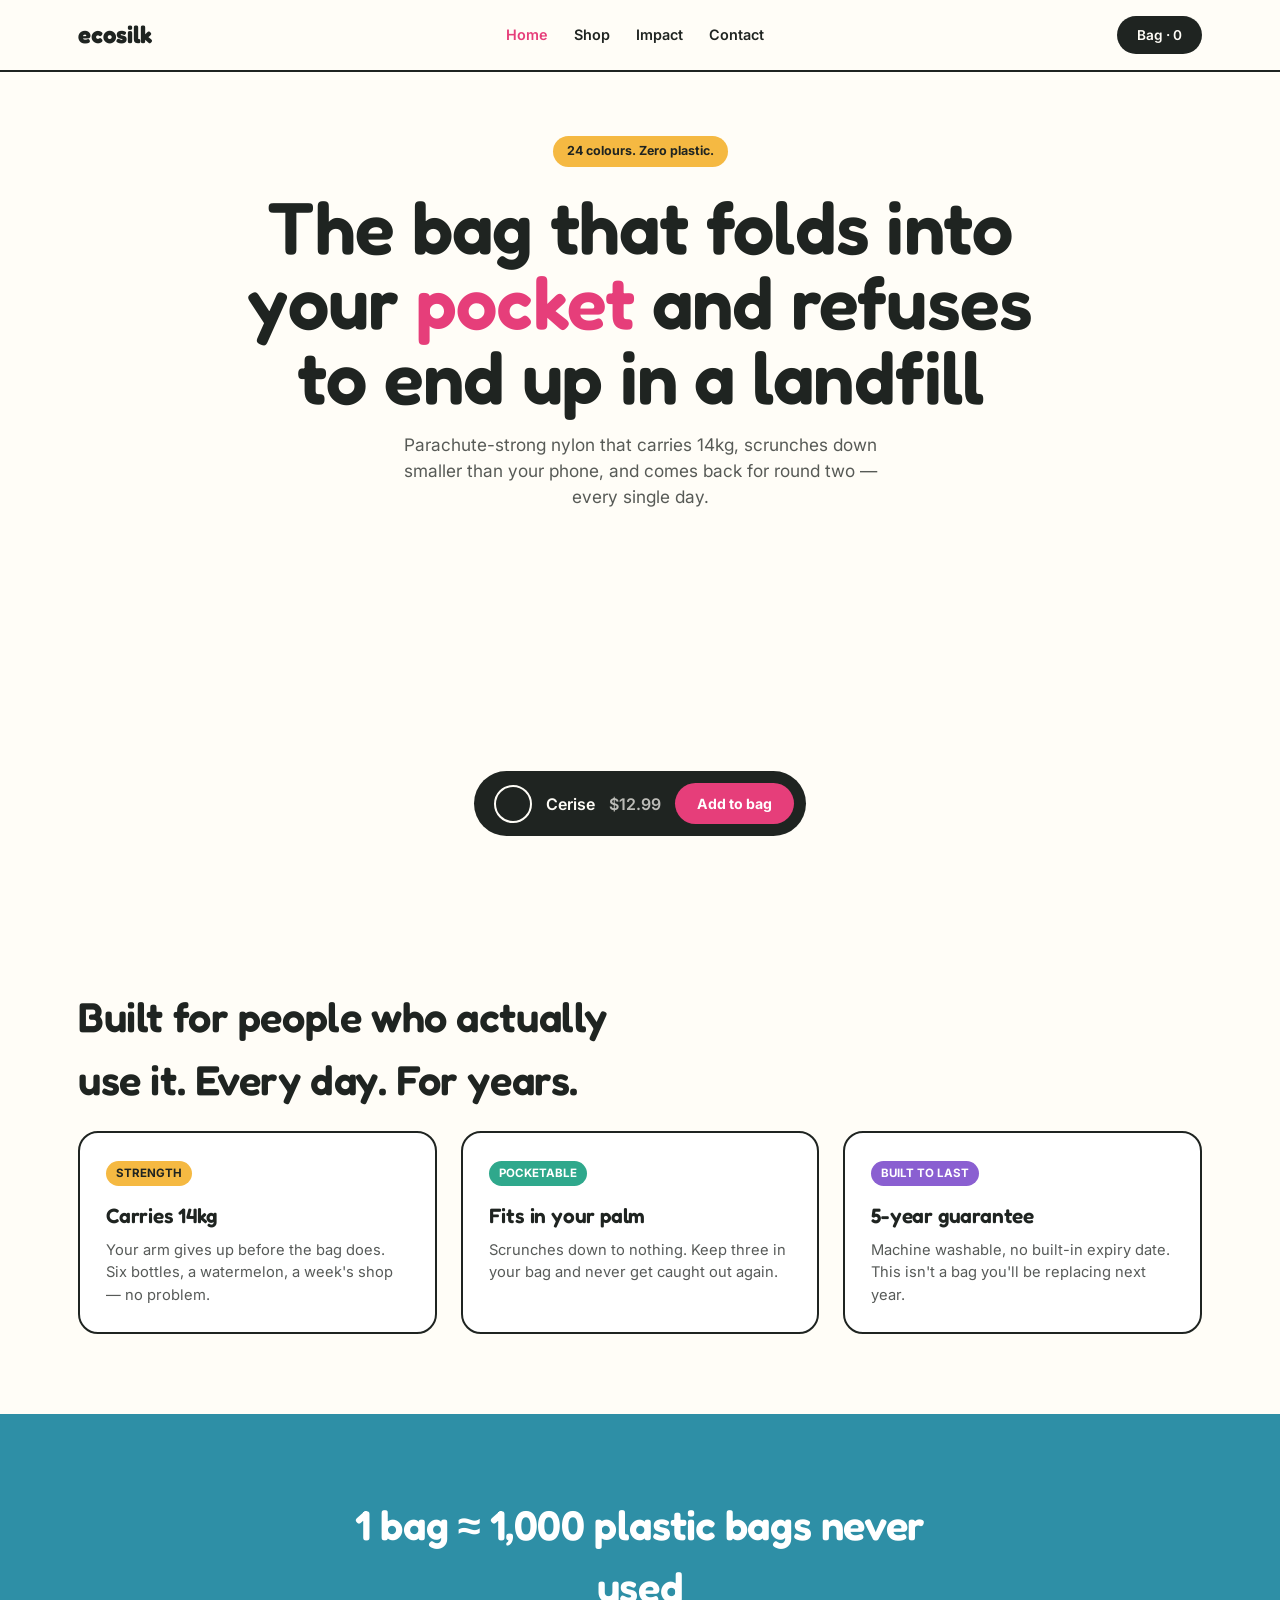
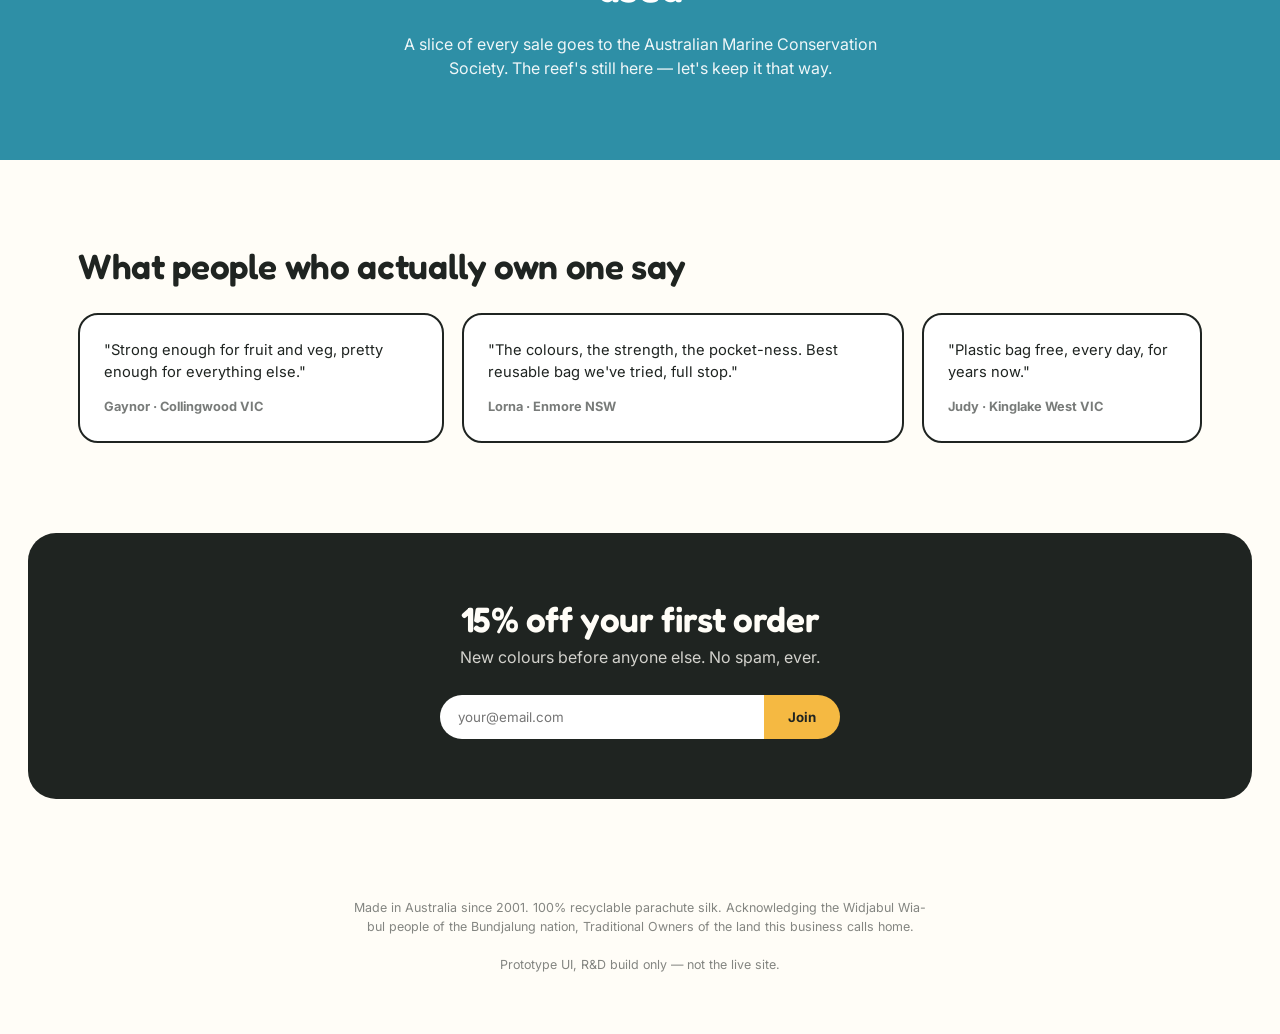
==== index.html @ 85c058ad "Initial Ecosilk website prototype: home, shop, product, cart, about, contact" ====
<!DOCTYPE html>
<html lang="en">
<head>
<meta charset="UTF-8">
<meta name="viewport" content="width=device-width, initial-scale=1.0">
<title>Ecosilk — The bag that refuses to end up in a landfill</title>
<link rel="preconnect" href="https://fonts.googleapis.com">
<link href="https://fonts.googleapis.com/css2?family=Fredoka:wght@400;500;600;700&family=Inter:wght@400;500;600;700&display=swap" rel="stylesheet">
<link rel="stylesheet" href="assets/style.css">
</head>
<body>

<nav>
  <div class="navrow">
    <div class="logo">ecosilk</div>
    <div class="navlinks">
      <a href="index.html" class="active">Home</a>
      <a href="shop.html">Shop</a>
      <a href="about.html">Impact</a>
      <a href="contact.html">Contact</a>
    </div>
    <a href="cart.html" class="cart-pill" data-cart-count>Bag · 0</a>
  </div>
</nav>

<header class="hero">
  <div class="eyebrow">24 colours. Zero plastic.</div>
  <h1>The bag that folds into your <span class="pop">pocket</span> and refuses to end up in a landfill</h1>
  <p>Parachute-strong nylon that carries 14kg, scrunches down smaller than your phone, and comes back for round two — every single day.</p>
  <div class="swatch-wall" id="swatchWall"></div>
</header>

<div class="picked">
  <div class="picked-inner">
    <div class="picked-swatch" id="pickedSwatch"></div>
    <span id="pickedName">Sea Green</span>
    <span id="pickedPrice" style="opacity:0.7;">$12.99</span>
    <a href="#" class="shop-cta" id="heroAddBtn">Add to bag</a>
  </div>
</div>

<section>
  <div class="wrap">
    <h2 style="font-size:clamp(1.8rem,3.6vw,2.6rem);max-width:600px;">Built for people who actually use it. Every day. For years.</h2>
    <div class="grid3">
      <div class="card">
        <div class="tag" style="background:var(--gold);">Strength</div>
        <h3>Carries 14kg</h3>
        <p>Your arm gives up before the bag does. Six bottles, a watermelon, a week's shop — no problem.</p>
      </div>
      <div class="card">
        <div class="tag" style="background:var(--seagreen);color:#fff;">Pocketable</div>
        <h3>Fits in your palm</h3>
        <p>Scrunches down to nothing. Keep three in your bag and never get caught out again.</p>
      </div>
      <div class="card">
        <div class="tag" style="background:var(--purple);color:#fff;">Built to last</div>
        <h3>5-year guarantee</h3>
        <p>Machine washable, no built-in expiry date. This isn't a bag you'll be replacing next year.</p>
      </div>
    </div>
  </div>
</section>

<section class="band band-teal">
  <h2>1 bag ≈ 1,000 plastic bags never used</h2>
  <p>A slice of every sale goes to the Australian Marine Conservation Society. The reef's still here — let's keep it that way.</p>
</section>

<section>
  <div class="wrap">
    <h2 style="font-size:clamp(1.6rem,3.2vw,2.2rem);margin-bottom:20px;">What people who actually own one say</h2>
    <div class="testi-strip">
      <div class="testi-card">"Strong enough for fruit and veg, pretty enough for everything else."<div class="who">Gaynor · Collingwood VIC</div></div>
      <div class="testi-card">"The colours, the strength, the pocket-ness. Best reusable bag we've tried, full stop."<div class="who">Lorna · Enmore NSW</div></div>
      <div class="testi-card">"Plastic bag free, every day, for years now."<div class="who">Judy · Kinglake West VIC</div></div>
    </div>
  </div>
</section>

<div class="newsletter">
  <h2 style="font-size:clamp(1.6rem,3vw,2.2rem);">15% off your first order</h2>
  <p style="opacity:0.8;">New colours before anyone else. No spam, ever.</p>
  <form onsubmit="return false;">
    <input type="email" placeholder="your@email.com">
    <button>Join</button>
  </form>
</div>

<footer>
  Made in Australia since 2001. 100% recyclable parachute silk. Acknowledging the Widjabul Wia-bul people of the Bundjalung nation, Traditional Owners of the land this business calls home.<br><br>
  Prototype UI, R&amp;D build only — not the live site.
</footer>

<script src="assets/catalog-data.js"></script>
<script src="assets/app.js"></script>
<script>
  const bagColours = CATALOG.filter(p => p.category === 'Ecosilk Environmentally Friendly Shopping Bag');
  const wall = document.getElementById('swatchWall');
  let current = bagColours[0];

  bagColours.forEach(p => {
    const el = document.createElement('div');
    el.className = 'swatch';
    el.style.backgroundImage = `url('${p.image}')`;
    el.title = p.color;
    el.addEventListener('mouseenter', () => pick(p));
    el.addEventListener('click', () => pick(p));
    wall.appendChild(el);
  });

  function pick(p) {
    current = p;
    document.getElementById('pickedSwatch').style.backgroundImage = `url('${p.image}')`;
    document.getElementById('pickedName').textContent = p.color;
    document.getElementById('pickedPrice').textContent = '$' + p.price.toFixed(2);
  }
  pick(bagColours[0]);

  document.getElementById('heroAddBtn').addEventListener('click', (e) => {
    e.preventDefault();
    addToCart(current.sku, 1);
    e.target.textContent = 'Added ✓';
    setTimeout(() => e.target.textContent = 'Add to bag', 900);
  });
</script>
</body>
</html>
---- assets/style.css ----
/* ECOSILK — shared brand stylesheet (v2 direction: playful, product-led, no founder emphasis) */
:root{
  --cream:#FFFDF7; --ink:#1F2421;
  --cerise:#E63E7A; --seagreen:#2FA88C; --gold:#F5B942; --teal:#2E8FA6; --purple:#8A5FD1;
  --line:#1F2421;
}
*,*::before,*::after{margin:0;padding:0;box-sizing:border-box;}
html{scroll-behavior:smooth;}
body{background:var(--cream);color:var(--ink);font-family:'Inter',sans-serif;line-height:1.5;}
h1,h2,h3{font-family:'Fredoka',sans-serif;font-weight:600;letter-spacing:-0.01em;}
.wrap{max-width:1180px;margin:0 auto;padding:0 28px;}
a{color:inherit;text-decoration:none;}
.pop{color:var(--cerise);}
img{max-width:100%;display:block;}
button{font-family:'Inter',sans-serif;cursor:pointer;}

/* NAV */
nav{position:sticky;top:0;z-index:50;background:rgba(255,253,247,0.92);backdrop-filter:blur(8px);border-bottom:2px solid var(--ink);}
.navrow{display:flex;align-items:center;justify-content:space-between;padding:16px 28px;max-width:1180px;margin:0 auto;flex-wrap:wrap;gap:10px;}
.logo{font-family:'Fredoka',sans-serif;font-weight:700;font-size:1.5rem;}
.navlinks{display:flex;gap:26px;font-size:0.9rem;font-weight:600;}
.navlinks a.active{color:var(--cerise);}
.cart-pill{background:var(--ink);color:var(--cream);padding:9px 20px;border-radius:100px;font-size:0.85rem;font-weight:600;border:none;}

/* PAGE HEADER (non-home pages) */
.page-head{padding:50px 28px 30px;text-align:center;}
.page-head h1{font-size:clamp(2rem,5vw,3rem);}
.page-head p{opacity:0.7;max-width:480px;margin:10px auto 0;}

/* HERO (home) */
.hero{padding:64px 28px 0;text-align:center;}
.eyebrow{display:inline-block;background:var(--gold);color:var(--ink);font-weight:700;font-size:0.78rem;padding:6px 14px;border-radius:100px;margin-bottom:22px;}
.hero h1{font-size:clamp(2.6rem,6vw,4.6rem);line-height:1.02;max-width:820px;margin:0 auto 18px;}
.hero p{max-width:480px;margin:0 auto 36px;font-size:1.08rem;opacity:0.75;}

/* SWATCH WALL */
.swatch-wall{display:grid;grid-template-columns:repeat(12,1fr);gap:6px;margin-top:10px;}
.swatch{aspect-ratio:1;background-size:cover;background-position:center;border-radius:16px;cursor:pointer;transition:transform .2s cubic-bezier(.34,1.56,.64,1);}
.swatch:hover{transform:scale(1.12) rotate(-2deg);z-index:5;}
@media (max-width:820px){.swatch-wall{grid-template-columns:repeat(6,1fr);}}
@media (max-width:480px){.swatch-wall{grid-template-columns:repeat(4,1fr);}}

.picked{padding:26px 28px 70px;text-align:center;}
.picked-inner{display:inline-flex;align-items:center;gap:14px;background:var(--ink);color:var(--cream);padding:12px 12px 12px 20px;border-radius:100px;font-weight:600;flex-wrap:wrap;justify-content:center;}
.picked-swatch{width:38px;height:38px;border-radius:50%;background-size:cover;border:2px solid var(--cream);}

section{padding:80px 28px;}
.band{color:#fff;text-align:center;}
.band h2{font-size:clamp(1.8rem,4vw,2.6rem);max-width:620px;margin:0 auto 14px;}
.band p{max-width:480px;margin:0 auto;opacity:0.92;font-size:1rem;}
.band-teal{background:var(--teal);}
.band-cerise{background:var(--cerise);}
.band-purple{background:var(--purple);}

.grid3{display:grid;grid-template-columns:repeat(3,1fr);gap:24px;margin-top:20px;}
.card{background:#fff;border:2px solid var(--ink);border-radius:20px;padding:26px;}
.card .tag{display:inline-block;font-size:0.72rem;font-weight:700;text-transform:uppercase;padding:4px 10px;border-radius:100px;margin-bottom:14px;}
.card h3{font-size:1.3rem;margin-bottom:8px;}
.card p{font-size:0.92rem;opacity:0.75;}
@media (max-width:760px){.grid3{grid-template-columns:1fr;}}

.testi-strip{display:flex;gap:18px;overflow-x:auto;padding-bottom:10px;}
.testi-card{min-width:280px;background:#fff;border:2px solid var(--ink);border-radius:20px;padding:24px;font-size:0.92rem;}
.testi-card .who{margin-top:14px;font-weight:700;font-size:0.8rem;opacity:0.6;}

.shop-cta,.btn{background:var(--cerise);color:#fff;padding:10px 22px;border-radius:100px;font-weight:700;font-size:0.88rem;border:none;display:inline-block;}
.btn-outline{background:transparent;border:2px solid var(--ink);color:var(--ink);}
.btn-full{width:100%;text-align:center;padding:14px;font-size:1rem;}

.newsletter{background:var(--ink);color:var(--cream);text-align:center;border-radius:28px;margin:0 28px 60px;padding:60px 28px;}
.newsletter form{display:flex;justify-content:center;max-width:400px;margin:26px auto 0;}
.newsletter input{flex:1;padding:14px 18px;border:none;border-radius:100px 0 0 100px;font-family:'Inter',sans-serif;}
.newsletter button{padding:14px 24px;background:var(--gold);color:var(--ink);border:none;border-radius:0 100px 100px 0;font-weight:700;}

footer{padding:40px 28px 60px;text-align:center;font-size:0.78rem;opacity:0.55;max-width:640px;margin:0 auto;}

/* SHOP GRID */
.filter-row{display:flex;gap:10px;flex-wrap:wrap;justify-content:center;padding:0 28px 40px;}
.filter-chip{border:2px solid var(--ink);border-radius:100px;padding:8px 18px;font-size:0.85rem;font-weight:600;background:#fff;cursor:pointer;}
.filter-chip.active{background:var(--ink);color:var(--cream);}
.product-grid{display:grid;grid-template-columns:repeat(4,1fr);gap:20px;}
@media (max-width:960px){.product-grid{grid-template-columns:repeat(3,1fr);}}
@media (max-width:680px){.product-grid{grid-template-columns:repeat(2,1fr);}}
.product-card{background:#fff;border:2px solid var(--ink);border-radius:18px;overflow:hidden;transition:transform .15s;}
.product-card:hover{transform:translateY(-4px);}
.product-card .thumb{aspect-ratio:1;background-size:cover;background-position:center;}
.product-card .info{padding:14px;}
.product-card h3{font-size:0.95rem;margin-bottom:4px;}
.product-card .price{font-weight:700;color:var(--cerise);}
.out-of-stock{opacity:0.5;}
.badge-oos{position:absolute;background:var(--ink);color:#fff;font-size:0.7rem;padding:3px 10px;border-radius:100px;margin:8px;font-weight:700;}

/* PRODUCT DETAIL */
.product-detail{display:grid;grid-template-columns:1fr 1fr;gap:50px;align-items:start;}
@media (max-width:820px){.product-detail{grid-template-columns:1fr;}}
.pd-image{aspect-ratio:1;background-size:cover;background-position:center;border-radius:24px;border:2px solid var(--ink);}
.pd-price{font-size:1.6rem;font-weight:700;color:var(--cerise);margin:10px 0 20px;}
.color-options{display:flex;gap:10px;flex-wrap:wrap;margin:16px 0 24px;}
.color-swatch-btn{width:42px;height:42px;border-radius:50%;background-size:cover;border:3px solid transparent;cursor:pointer;}
.color-swatch-btn.selected{border-color:var(--cerise);}
.qty-row{display:flex;align-items:center;gap:14px;margin-bottom:20px;}
.qty-btn{width:36px;height:36px;border:2px solid var(--ink);border-radius:50%;background:#fff;font-weight:700;font-size:1.1rem;}

/* CART PAGE */
.cart-line{display:flex;gap:16px;align-items:center;border-bottom:1px solid rgba(31,36,33,0.15);padding:18px 0;}
.cart-line img{width:70px;height:70px;border-radius:12px;object-fit:cover;}
.cart-line .grow{flex:1;}
.cart-total-row{display:flex;justify-content:space-between;font-size:1.2rem;font-weight:700;padding:20px 0;}
.empty-state{text-align:center;padding:60px 28px;opacity:0.6;}

form.contact-form{display:grid;gap:14px;max-width:520px;}
form.contact-form input, form.contact-form textarea{padding:14px;border:2px solid var(--ink);border-radius:12px;font-family:'Inter',sans-serif;}
form.contact-form textarea{min-height:140px;}
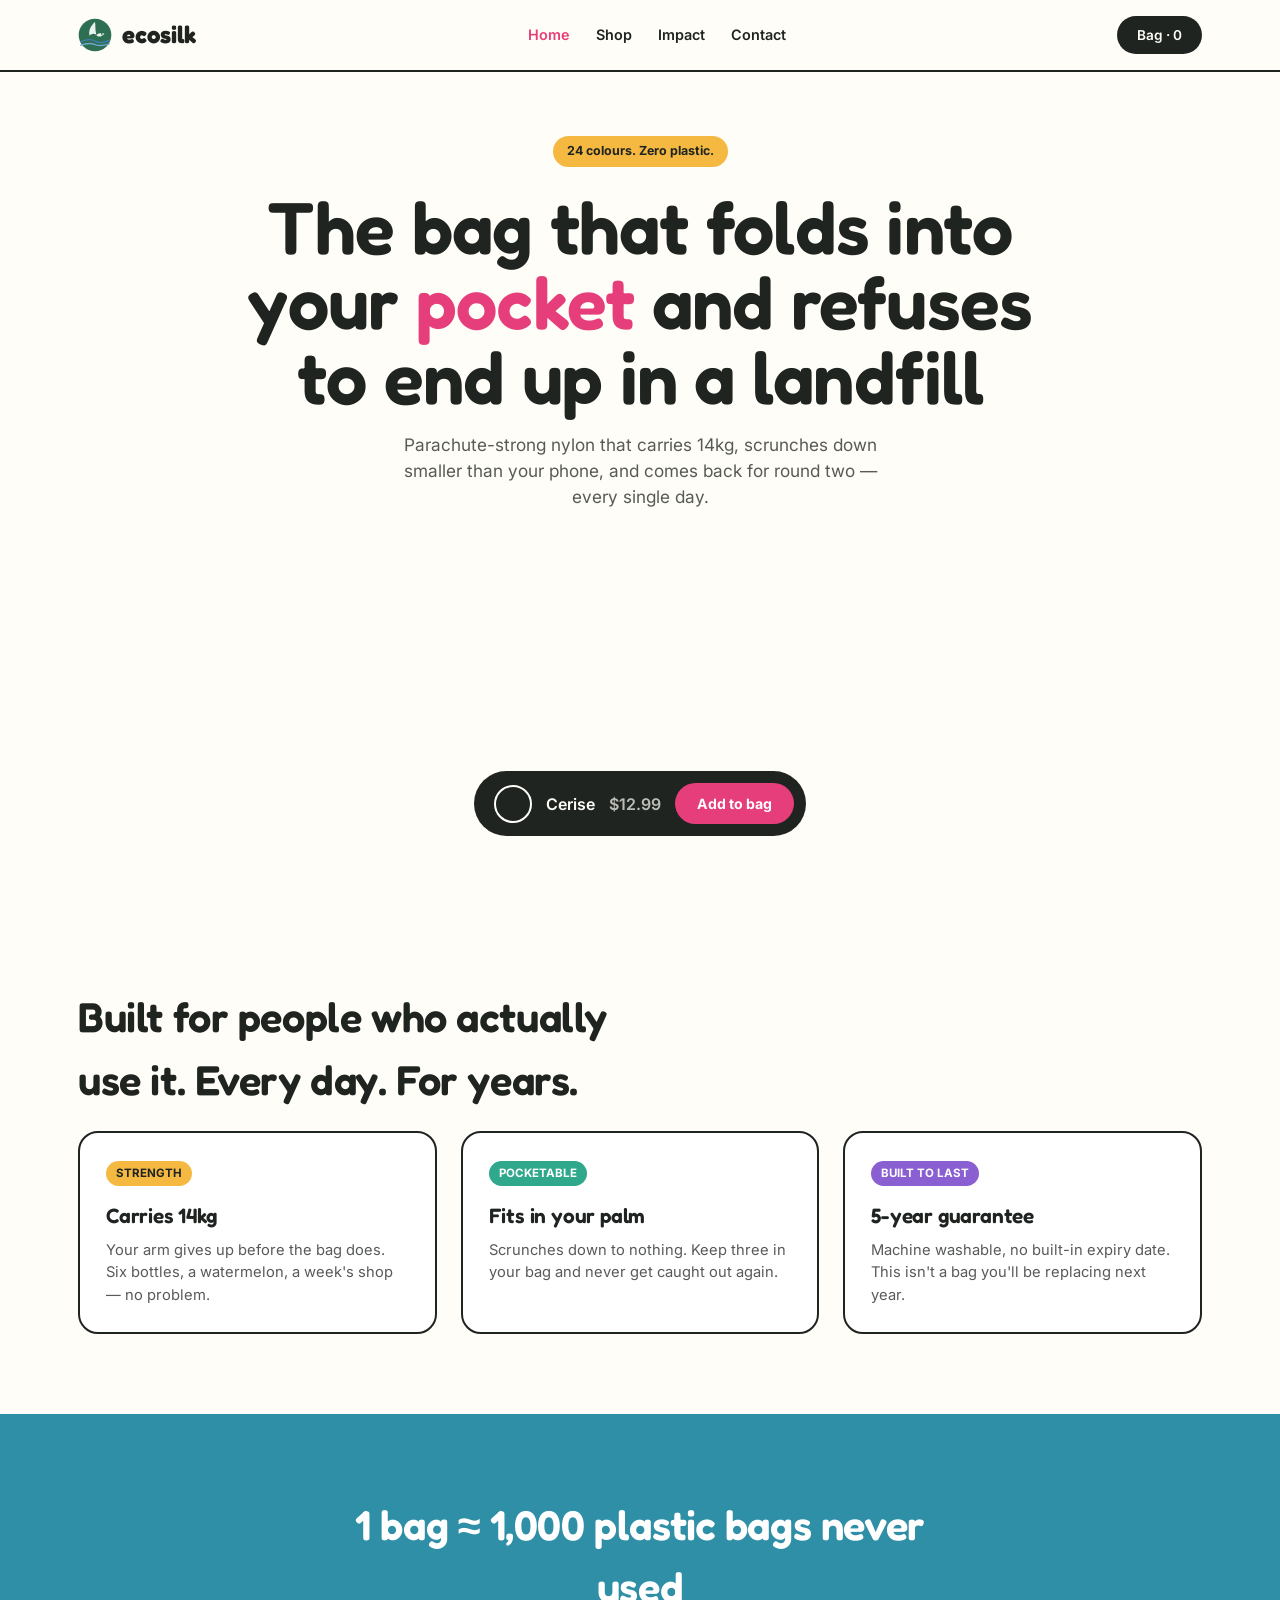
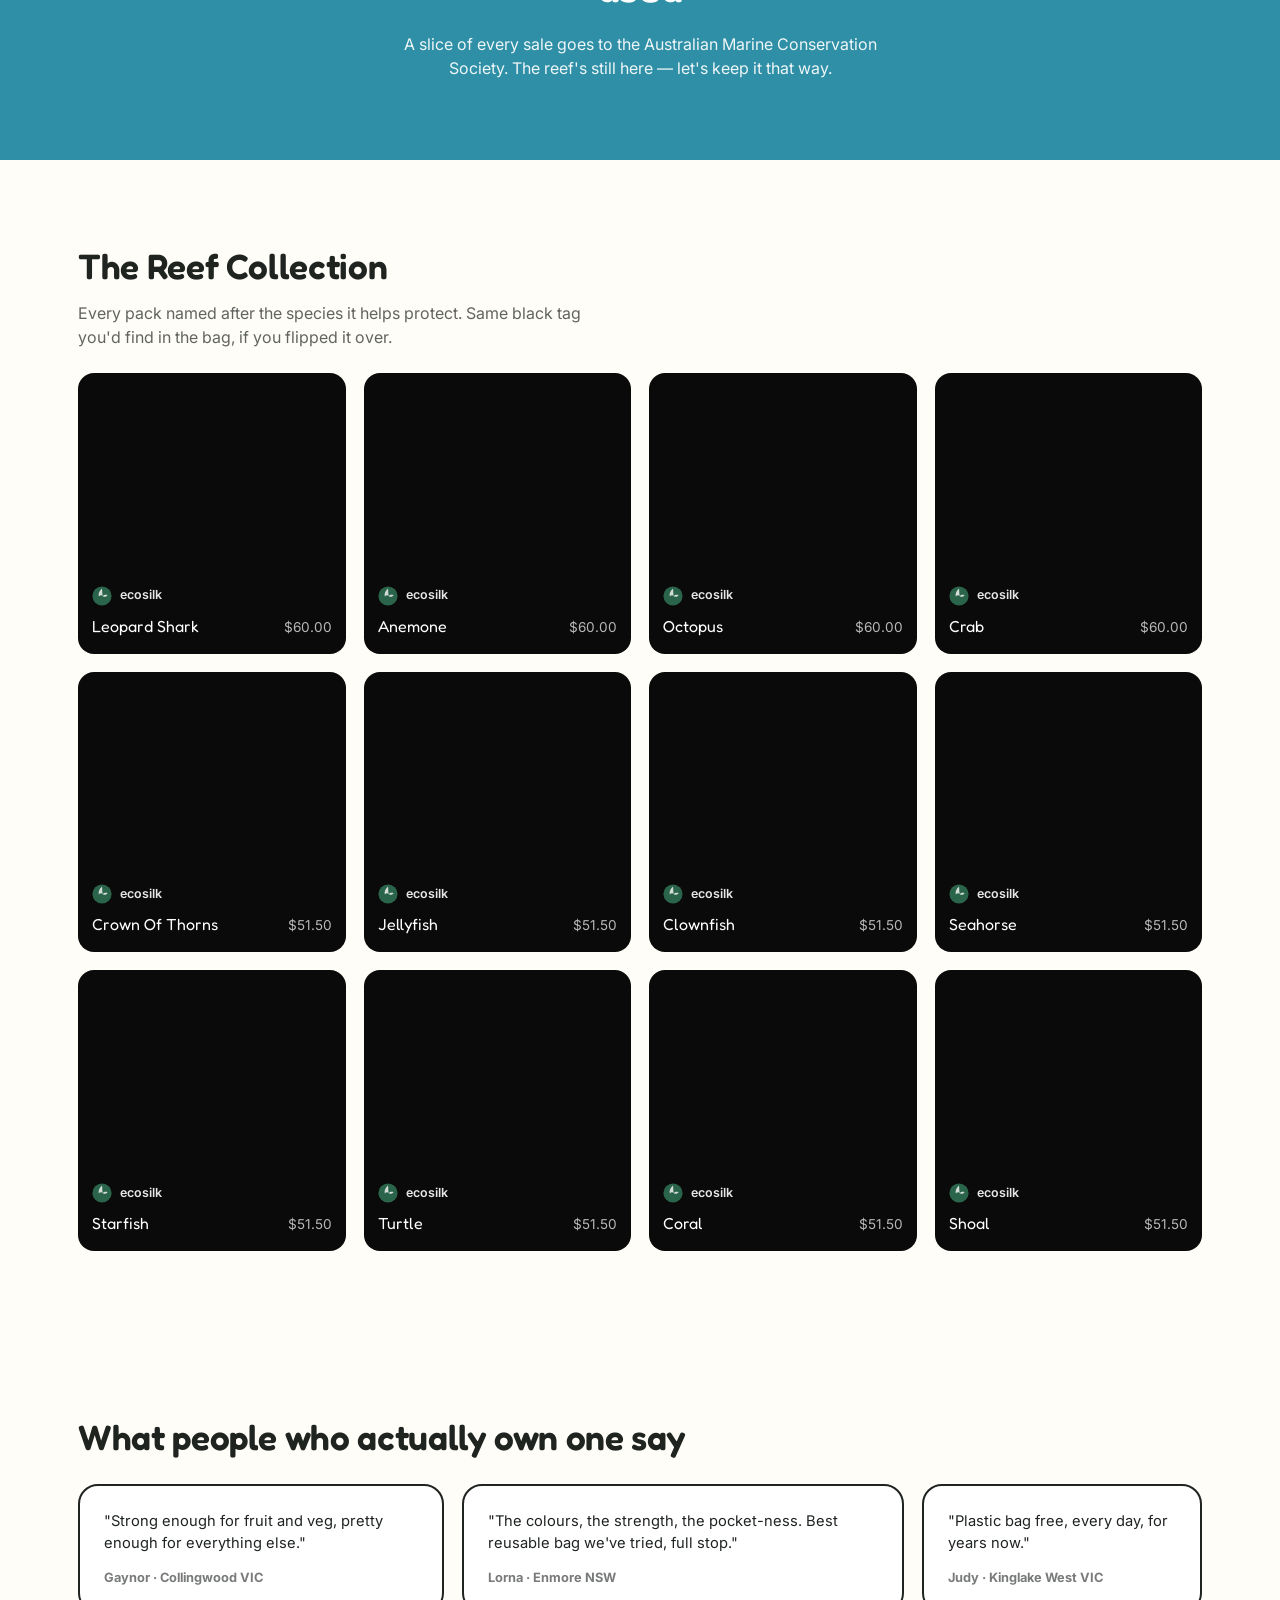
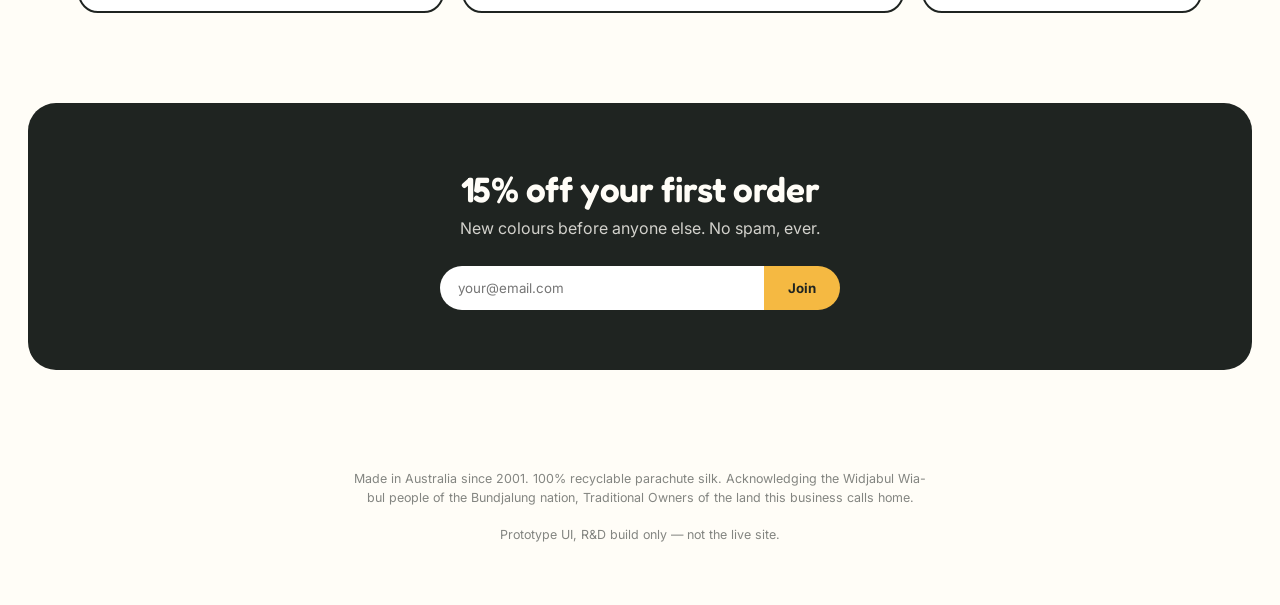
==== commit 0acf025d: "Add real whale-tail logo mark and Reef Collection showcase using actual black swing-tag design langu" ====
--- a/index.html
+++ b/index.html
@@ -67,6 +67,14 @@
   <p>A slice of every sale goes to the Australian Marine Conservation Society. The reef's still here — let's keep it that way.</p>
 </section>
 
+<section id="reefCollection">
+  <div class="wrap">
+    <h2 style="font-size:clamp(1.6rem,3.2vw,2.2rem);margin-bottom:8px;">The Reef Collection</h2>
+    <p style="opacity:0.7;margin-bottom:24px;max-width:520px;">Every pack named after the species it helps protect. Same black tag you'd find in the bag, if you flipped it over.</p>
+    <div class="reef-grid" id="reefGrid"></div>
+  </div>
+</section>
+
 <section>
   <div class="wrap">
     <h2 style="font-size:clamp(1.6rem,3.2vw,2.2rem);margin-bottom:20px;">What people who actually own one say</h2>
@@ -123,6 +131,26 @@
     e.target.textContent = 'Added ✓';
     setTimeout(() => e.target.textContent = 'Add to bag', 900);
   });
+
+  // Reef Collection — real animal-pack data, black swing-tag styling
+  const reefPacks = [{"name": "Leopard Shark", "price": 60.0, "image": "https://www.ecosilkbags.com.au/wp-content/uploads/2022/10/Leopard-Shark-Ecosilk-Shoulder-bags-colour-spread.jpg", "category": "Shoulder Bags 4 Pack"}, {"name": "Anemone", "price": 60.0, "image": "https://www.ecosilkbags.com.au/wp-content/uploads/2022/10/Anenome-Ecosilk-Shoulder-bags-colour-spread.jpg", "category": "Shoulder Bags 4 Pack"}, {"name": "Octopus", "price": 60.0, "image": "https://www.ecosilkbags.com.au/wp-content/uploads/2022/10/Octopus-Ecosilk-Shoulder-bags-colour-spread.jpg", "category": "Shoulder Bags 4 Pack"}, {"name": "Crab", "price": 60.0, "image": "https://www.ecosilkbags.com.au/wp-content/uploads/2022/10/Crab-Ecosilk-Shoulder-bags-colour-spread.jpg", "category": "Shoulder Bags 4 Pack"}, {"name": "Crown Of Thorns", "price": 51.5, "image": "https://www.ecosilkbags.com.au/wp-content/uploads/2022/10/Crown-of-Thorns-Ecosilk-Shopping-bags-colour-spread.jpg", "category": "Shopping Bags 4 Pack"}, {"name": "Jellyfish", "price": 51.5, "image": "https://www.ecosilkbags.com.au/wp-content/uploads/2022/10/Jellyfish-Ecosilk-Shopping-bags-colour-spread.jpg", "category": "Shopping Bags 4 Pack"}, {"name": "Clownfish", "price": 51.5, "image": "https://www.ecosilkbags.com.au/wp-content/uploads/2022/10/Clownfish-Ecosilk-Shopping-bags-colour-spread.jpg", "category": "Shopping Bags 4 Pack"}, {"name": "Seahorse", "price": 51.5, "image": "https://www.ecosilkbags.com.au/wp-content/uploads/2022/10/Seahorse-Ecosilk-Shopping-bags-colour-spread.jpg", "category": "Shopping Bags 4 Pack"}, {"name": "Starfish", "price": 51.5, "image": "https://www.ecosilkbags.com.au/wp-content/uploads/2019/09/Starfish-Shopping-pack-of-4-SQUARE-350x350.jpg", "category": "Shopping Bags 4 Pack"}, {"name": "Turtle", "price": 51.5, "image": "https://www.ecosilkbags.com.au/wp-content/uploads/2019/09/Turtle-Shopping-pack-of-4-SQUARE-350x350.jpg", "category": "Shopping Bags 4 Pack"}, {"name": "Coral", "price": 51.5, "image": "https://www.ecosilkbags.com.au/wp-content/uploads/2019/09/Coral-Shopping-pack-of-4-SQUARE-350x350.jpg", "category": "Shopping Bags 4 Pack"}, {"name": "Shoal", "price": 51.5, "image": "https://www.ecosilkbags.com.au/wp-content/uploads/2019/09/Shoal-Shopping-pack-of-4-SQUARE-350x350.jpg", "category": "Shopping Bags 4 Pack"}];
+  document.getElementById('reefGrid').innerHTML = reefPacks.map(p => `
+    <div class="reef-card">
+      <div class="reef-photo" style="background-image:url('${p.image}')"></div>
+      <div class="reef-badge">
+        <svg width="20" height="20" viewBox="0 0 100 100">
+          <circle cx="50" cy="50" r="48" fill="#2E6E52"/>
+          <path d="M50 12 C 38 22, 30 38, 34 52 C 40 46, 48 44, 54 50 C 50 36, 52 22, 50 12 Z" fill="#EAF3F0"/>
+          <path d="M54 50 C 60 44, 70 42, 78 46 C 70 54, 60 58, 54 50 Z" fill="#EAF3F0"/>
+        </svg>
+        <span>ecosilk</span>
+      </div>
+      <div class="reef-info">
+        <div class="reef-name">${p.name}</div>
+        <div class="reef-price">$${p.price.toFixed(2)}</div>
+      </div>
+    </div>
+  `).join('');
 </script>
 </body>
 </html>
--- a/assets/style.css
+++ b/assets/style.css
@@ -63,6 +63,17 @@
 .testi-card{min-width:280px;background:#fff;border:2px solid var(--ink);border-radius:20px;padding:24px;font-size:0.92rem;}
 .testi-card .who{margin-top:14px;font-weight:700;font-size:0.8rem;opacity:0.6;}
 
+/* REEF COLLECTION — recreates the real black swing-tag design language */
+.reef-grid{display:grid;grid-template-columns:repeat(4,1fr);gap:18px;}
+@media (max-width:960px){.reef-grid{grid-template-columns:repeat(3,1fr);}}
+@media (max-width:680px){.reef-grid{grid-template-columns:repeat(2,1fr);}}
+.reef-card{background:#0A0A0A;border-radius:16px;overflow:hidden;color:#fff;}
+.reef-photo{aspect-ratio:4/3;background-size:cover;background-position:center;}
+.reef-badge{display:flex;align-items:center;gap:8px;padding:12px 14px 4px;font-size:0.78rem;font-weight:600;opacity:0.9;}
+.reef-info{padding:4px 14px 16px;display:flex;justify-content:space-between;align-items:baseline;}
+.reef-name{font-family:'Fredoka',sans-serif;font-size:1rem;}
+.reef-price{font-size:0.85rem;opacity:0.7;}
+
 .shop-cta,.btn{background:var(--cerise);color:#fff;padding:10px 22px;border-radius:100px;font-weight:700;font-size:0.88rem;border:none;display:inline-block;}
 .btn-outline{background:transparent;border:2px solid var(--ink);color:var(--ink);}
 .btn-full{width:100%;text-align:center;padding:14px;font-size:1rem;}
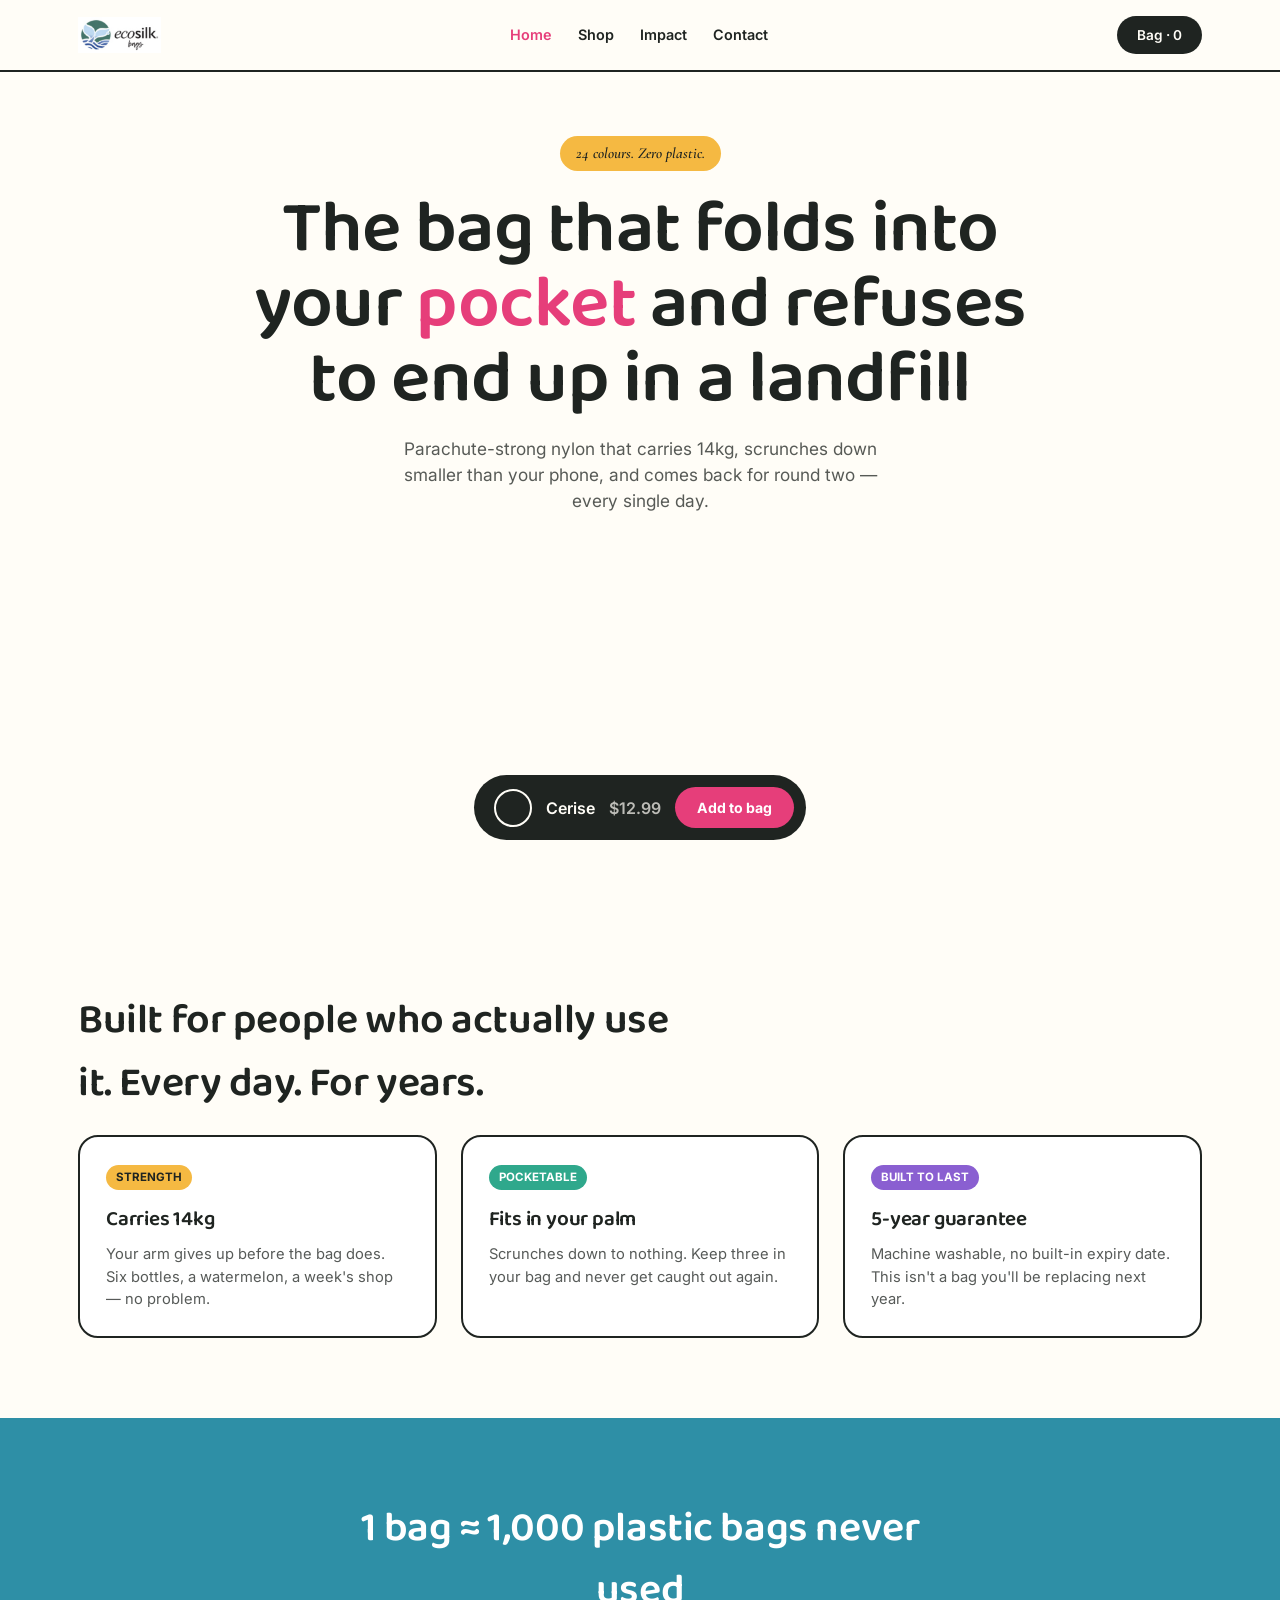
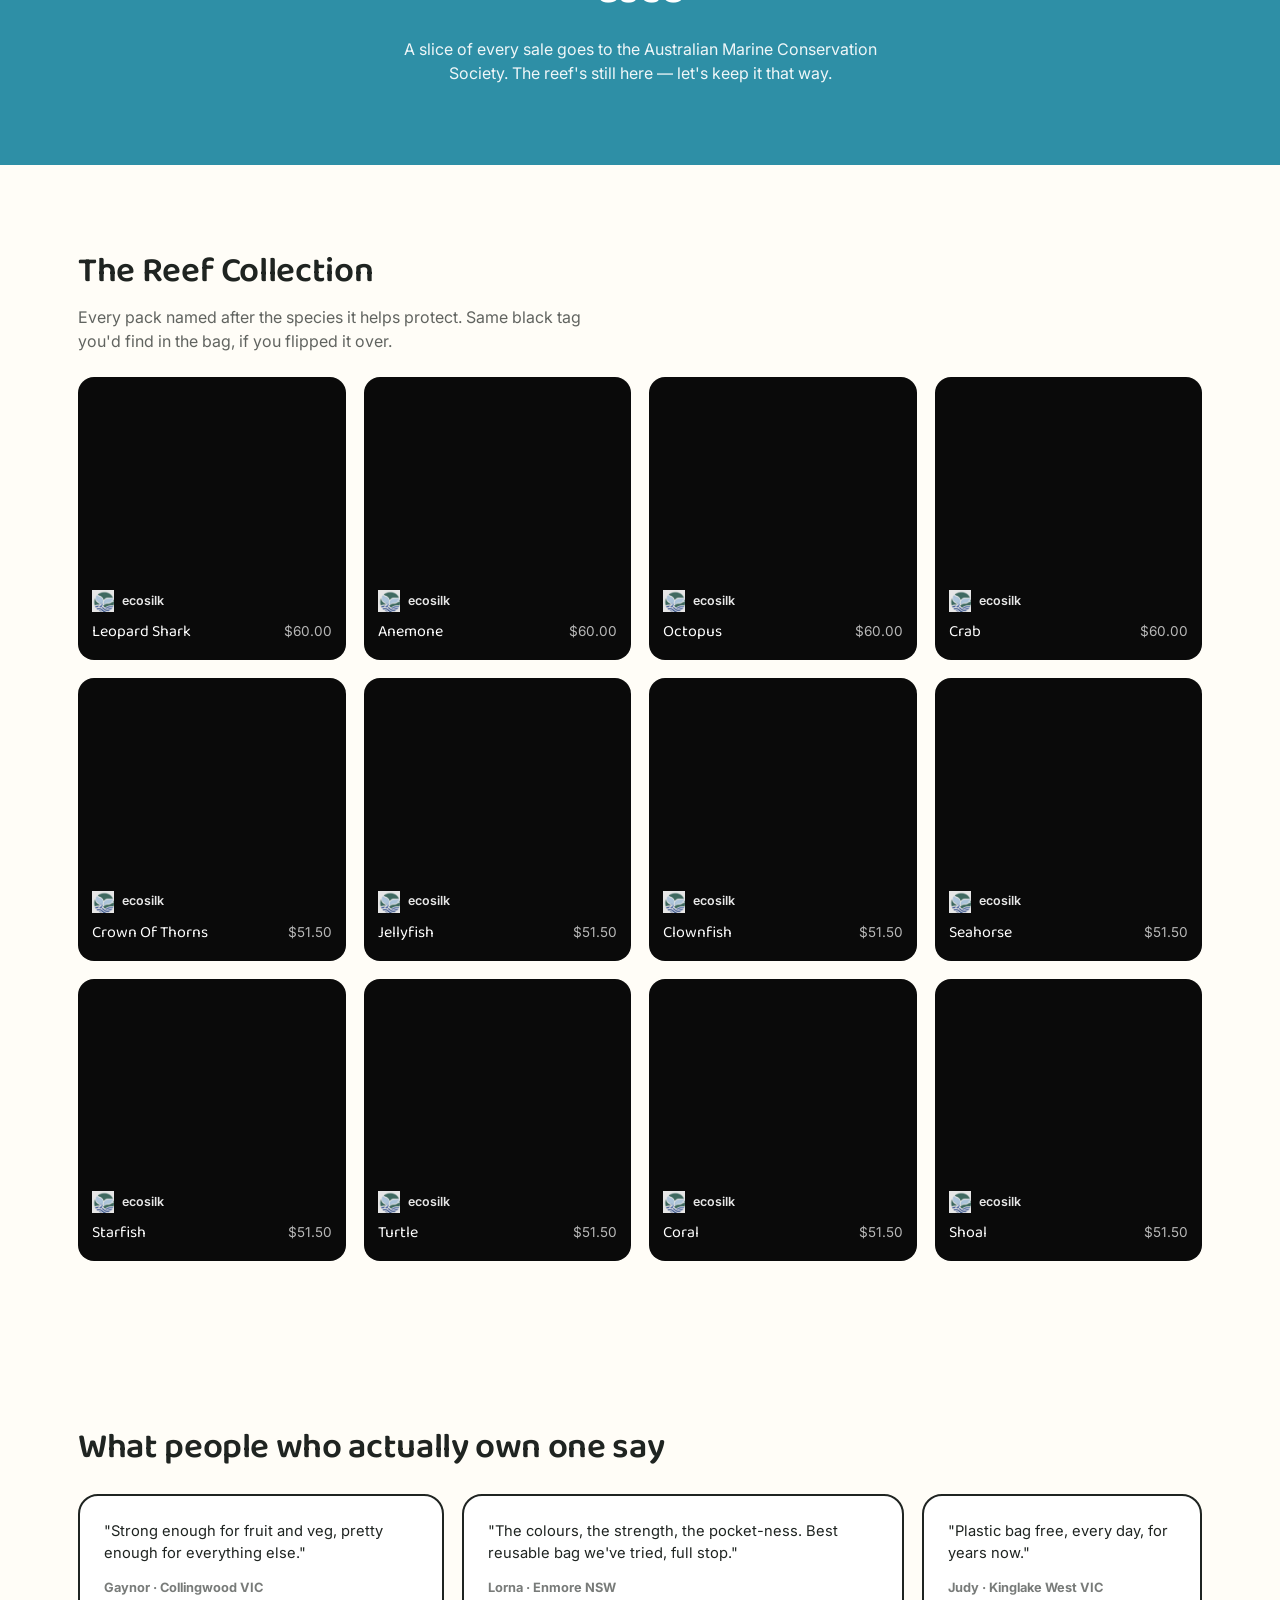
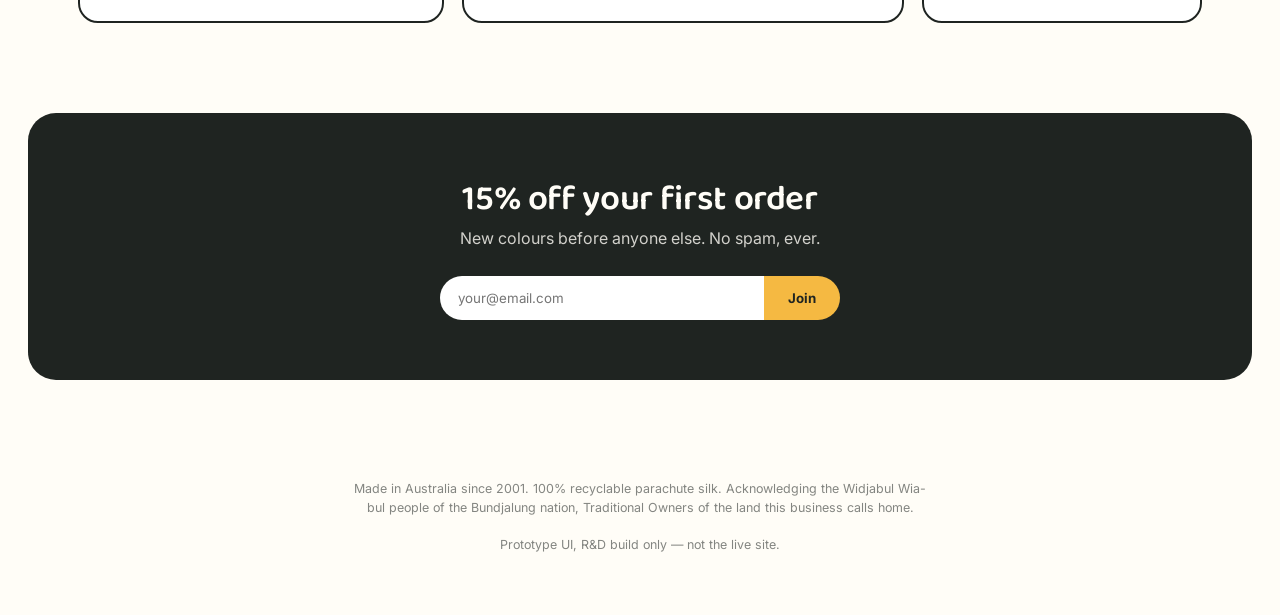
==== commit 4a1e1006: "Use real logo image (cropped from actual brand assets) everywhere; adopt Baloo 2 + Cormorant Garamon" ====
--- a/index.html
+++ b/index.html
@@ -5,7 +5,7 @@
 <meta name="viewport" content="width=device-width, initial-scale=1.0">
 <title>Ecosilk — The bag that refuses to end up in a landfill</title>
 <link rel="preconnect" href="https://fonts.googleapis.com">
-<link href="https://fonts.googleapis.com/css2?family=Fredoka:wght@400;500;600;700&family=Inter:wght@400;500;600;700&display=swap" rel="stylesheet">
+<link href="https://fonts.googleapis.com/css2?family=Baloo+2:wght@500;600;700&family=Cormorant+Garamond:ital,wght@1,400;1,600&family=Inter:wght@400;500;600;700&display=swap" rel="stylesheet">
 <link rel="stylesheet" href="assets/style.css">
 </head>
 <body>
@@ -138,11 +138,7 @@
     <div class="reef-card">
       <div class="reef-photo" style="background-image:url('${p.image}')"></div>
       <div class="reef-badge">
-        <svg width="20" height="20" viewBox="0 0 100 100">
-          <circle cx="50" cy="50" r="48" fill="#2E6E52"/>
-          <path d="M50 12 C 38 22, 30 38, 34 52 C 40 46, 48 44, 54 50 C 50 36, 52 22, 50 12 Z" fill="#EAF3F0"/>
-          <path d="M54 50 C 60 44, 70 42, 78 46 C 70 54, 60 58, 54 50 Z" fill="#EAF3F0"/>
-        </svg>
+        <img src="assets/logo-icon.png" alt="" style="height:22px;width:22px;">
         <span>ecosilk</span>
       </div>
       <div class="reef-info">
--- a/assets/style.css
+++ b/assets/style.css
@@ -1,4 +1,9 @@
-/* ECOSILK — shared brand stylesheet (v2 direction: playful, product-led, no founder emphasis) */
+/* ECOSILK — shared brand stylesheet. Type system pulled from the real logo:
+   "eco" = thin italic serif, "silk" = bold rounded sans, "bags" = brush script.
+   Cormorant Garamond Italic and Baloo 2 are the closest real matches to those
+   two working faces — used as the site's actual heading/accent system rather
+   than forcing the bespoke logo lettering into running text, which wouldn't
+   read at body sizes anyway. */
 :root{
   --cream:#FFFDF7; --ink:#1F2421;
   --cerise:#E63E7A; --seagreen:#2FA88C; --gold:#F5B942; --teal:#2E8FA6; --purple:#8A5FD1;
@@ -7,7 +12,8 @@
 *,*::before,*::after{margin:0;padding:0;box-sizing:border-box;}
 html{scroll-behavior:smooth;}
 body{background:var(--cream);color:var(--ink);font-family:'Inter',sans-serif;line-height:1.5;}
-h1,h2,h3{font-family:'Fredoka',sans-serif;font-weight:600;letter-spacing:-0.01em;}
+h1,h2,h3{font-family:'Baloo 2',sans-serif;font-weight:600;letter-spacing:-0.01em;}
+.eyebrow{font-family:'Cormorant Garamond',serif;font-style:italic;}
 .wrap{max-width:1180px;margin:0 auto;padding:0 28px;}
 a{color:inherit;text-decoration:none;}
 .pop{color:var(--cerise);}
@@ -17,7 +23,7 @@
 /* NAV */
 nav{position:sticky;top:0;z-index:50;background:rgba(255,253,247,0.92);backdrop-filter:blur(8px);border-bottom:2px solid var(--ink);}
 .navrow{display:flex;align-items:center;justify-content:space-between;padding:16px 28px;max-width:1180px;margin:0 auto;flex-wrap:wrap;gap:10px;}
-.logo{font-family:'Fredoka',sans-serif;font-weight:700;font-size:1.5rem;}
+.logo{font-size:1.5rem;}
 .navlinks{display:flex;gap:26px;font-size:0.9rem;font-weight:600;}
 .navlinks a.active{color:var(--cerise);}
 .cart-pill{background:var(--ink);color:var(--cream);padding:9px 20px;border-radius:100px;font-size:0.85rem;font-weight:600;border:none;}
@@ -29,7 +35,7 @@
 
 /* HERO (home) */
 .hero{padding:64px 28px 0;text-align:center;}
-.eyebrow{display:inline-block;background:var(--gold);color:var(--ink);font-weight:700;font-size:0.78rem;padding:6px 14px;border-radius:100px;margin-bottom:22px;}
+.eyebrow{display:inline-block;background:var(--gold);color:var(--ink);font-weight:600;font-size:0.95rem;padding:6px 16px;border-radius:100px;margin-bottom:22px;}
 .hero h1{font-size:clamp(2.6rem,6vw,4.6rem);line-height:1.02;max-width:820px;margin:0 auto 18px;}
 .hero p{max-width:480px;margin:0 auto 36px;font-size:1.08rem;opacity:0.75;}
 
@@ -71,7 +77,7 @@
 .reef-photo{aspect-ratio:4/3;background-size:cover;background-position:center;}
 .reef-badge{display:flex;align-items:center;gap:8px;padding:12px 14px 4px;font-size:0.78rem;font-weight:600;opacity:0.9;}
 .reef-info{padding:4px 14px 16px;display:flex;justify-content:space-between;align-items:baseline;}
-.reef-name{font-family:'Fredoka',sans-serif;font-size:1rem;}
+.reef-name{font-family:'Baloo 2',sans-serif;font-size:1rem;}
 .reef-price{font-size:0.85rem;opacity:0.7;}
 
 .shop-cta,.btn{background:var(--cerise);color:#fff;padding:10px 22px;border-radius:100px;font-weight:700;font-size:0.88rem;border:none;display:inline-block;}
